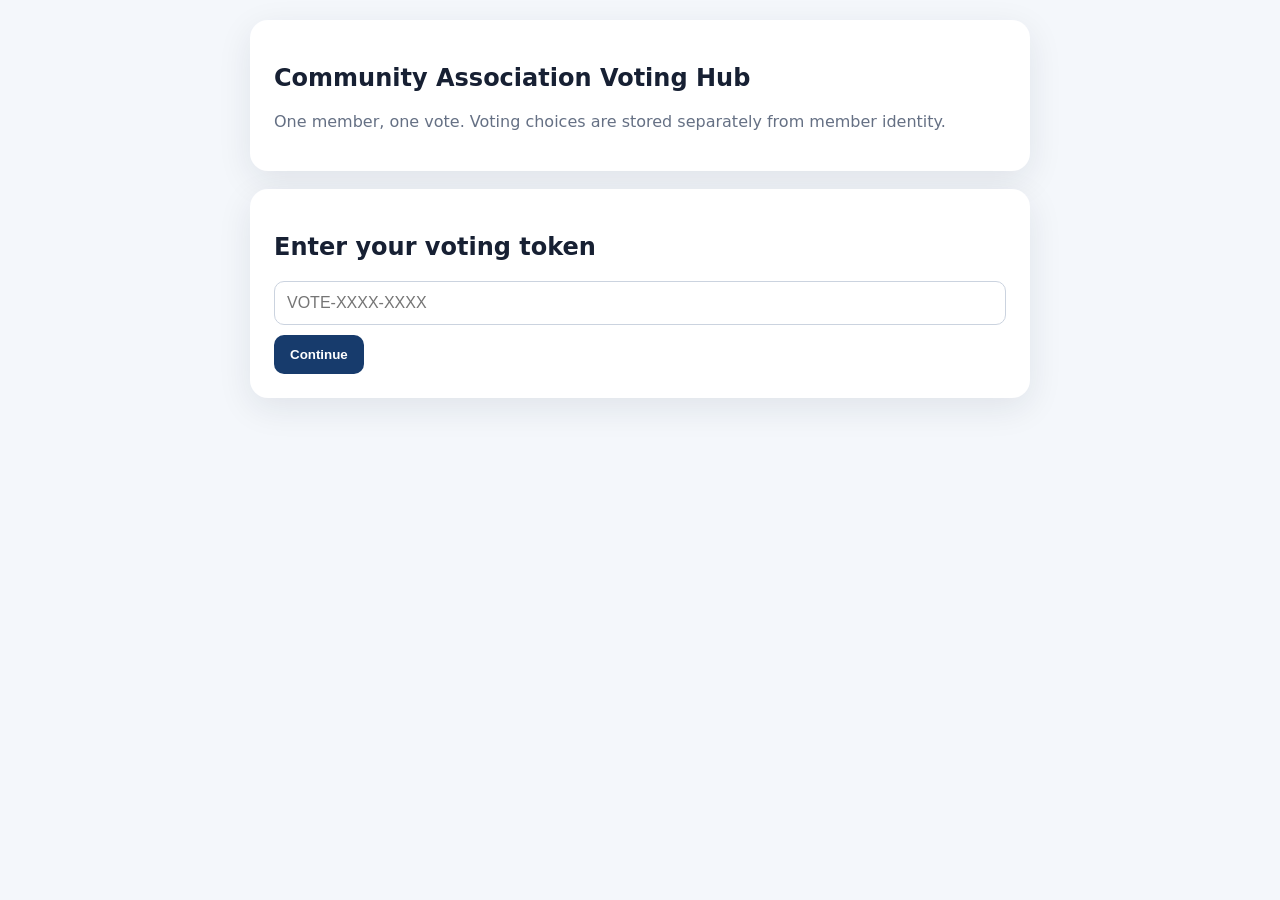
==== index.html @ 44166afc "Add files via upload" ====
<!doctype html><html><head><meta charset="utf-8"><meta name="viewport" content="width=device-width,initial-scale=1"><title>Voting Hub</title><link rel="stylesheet" href="styles.css"></head><body><main class="wrap">
<section class="card"><h1 id="appTitle"></h1><p class="muted">One member, one vote. Voting choices are stored separately from member identity.</p></section>
<section id="login" class="card"><h2>Enter your voting token</h2><input id="token" type="text" placeholder="VOTE-XXXX-XXXX"><button id="enterBtn">Continue</button><p id="loginMsg" class="hidden"></p></section>
<section id="member" class="hidden"><div class="card"><b id="memberName"></b> · <span id="phaseBadge" class="badge"></span></div>
<div id="nominationView" class="card hidden"><h2>Self-nomination</h2><p id="nominationIntro"></p><div class="notice">Select one or more positions, or leave all unchecked if you do not want to nominate yourself.</div><div id="nominationPositions"></div><button id="saveNomination">Save my choice</button><p id="nominationMsg" class="hidden"></p><hr><h3>Suggest another member/candidate</h3><p class="muted small">The suggestion remains pending until consent/approval is confirmed.</p><input id="suggestCandidateName" type="text" placeholder="Full name"><select id="suggestCandidatePosition"><option value="president">President / Chair</option><option value="vice_president">Vice President</option><option value="secretary">Secretary</option><option value="treasurer">Treasurer / Financial Officer</option><option value="social_relations">Social Relations Officer</option><option value="youth">Youth Activities Officer</option><option value="sisters">Sisters’ Activities Officer</option></select><button id="suggestCandidateBtn">Suggest candidate</button><p id="suggestCandidateMsg" class="hidden"></p></div>
<div id="votingView" class="card hidden"><h2>Vote</h2><h3>1. Association name</h3><div id="associationChoices"></div><div id="addNameBox" class="notice"><b>Have another name?</b><p class="small">Add it here. It will appear immediately, be selected for you, and be available to later voters.</p><div class="row"><input id="newAssociationName" type="text" placeholder="Proposed association name"><button id="addAssociationName">Add name</button></div><p id="addNameMsg" class="hidden"></p></div><h3>2. Executive positions</h3><div id="candidateVotes"></div><label class="option"><input id="finalConfirm" type="checkbox"><span>I confirm these are my final selections.</span></label><button id="submitVote">Submit anonymous vote</button><p id="voteMsg" class="hidden"></p></div>
<div id="closedView" class="card hidden"><h2>Voting is closed</h2></div><div id="doneView" class="card hidden"><h2>Vote submitted ✓</h2><p>جزاكم الله خيراً. Your ballot was stored without your name or token.</p></div></section>
</main><script src="config.js"></script><script src="app.js"></script></body></html>
---- styles.css ----
*{box-sizing:border-box}body{margin:0;font-family:system-ui,-apple-system,Segoe UI,Roboto,Arial,sans-serif;background:#f4f7fb;color:#172033}.wrap{max-width:820px;margin:auto;padding:20px}.card{background:#fff;border-radius:18px;padding:24px;box-shadow:0 10px 35px rgba(20,34,60,.09);margin-bottom:18px}.muted{color:#657084}.small{font-size:.9rem}input[type=text],input[type=password],select{width:100%;padding:12px;border:1px solid #cbd3df;border-radius:10px;font-size:1rem}button{border:0;border-radius:10px;background:#173b6c;color:white;font-weight:700;padding:12px 16px;cursor:pointer;margin-top:10px}.hidden{display:none!important}.notice,.success,.warning,.error{padding:12px;border-radius:10px;margin:12px 0}.notice{background:#eef4ff}.success{background:#ecfdf3}.warning{background:#fff7e6}.error{background:#fff0f0;color:#9b1c1c}.position,.question{padding:15px 0;border-top:1px solid #edf0f4}.option{display:flex;gap:10px;align-items:flex-start;margin:10px 0}.option input{margin-top:4px}.badge{padding:4px 9px;border-radius:999px;background:#eef2f6}.row{display:flex;gap:10px;align-items:center}.row>*{flex:1}table{width:100%;border-collapse:collapse}th,td{padding:9px;border-bottom:1px solid #eee;text-align:left}@media(max-width:640px){.row{flex-direction:column;align-items:stretch}.wrap{padding:10px}.card{padding:18px}}
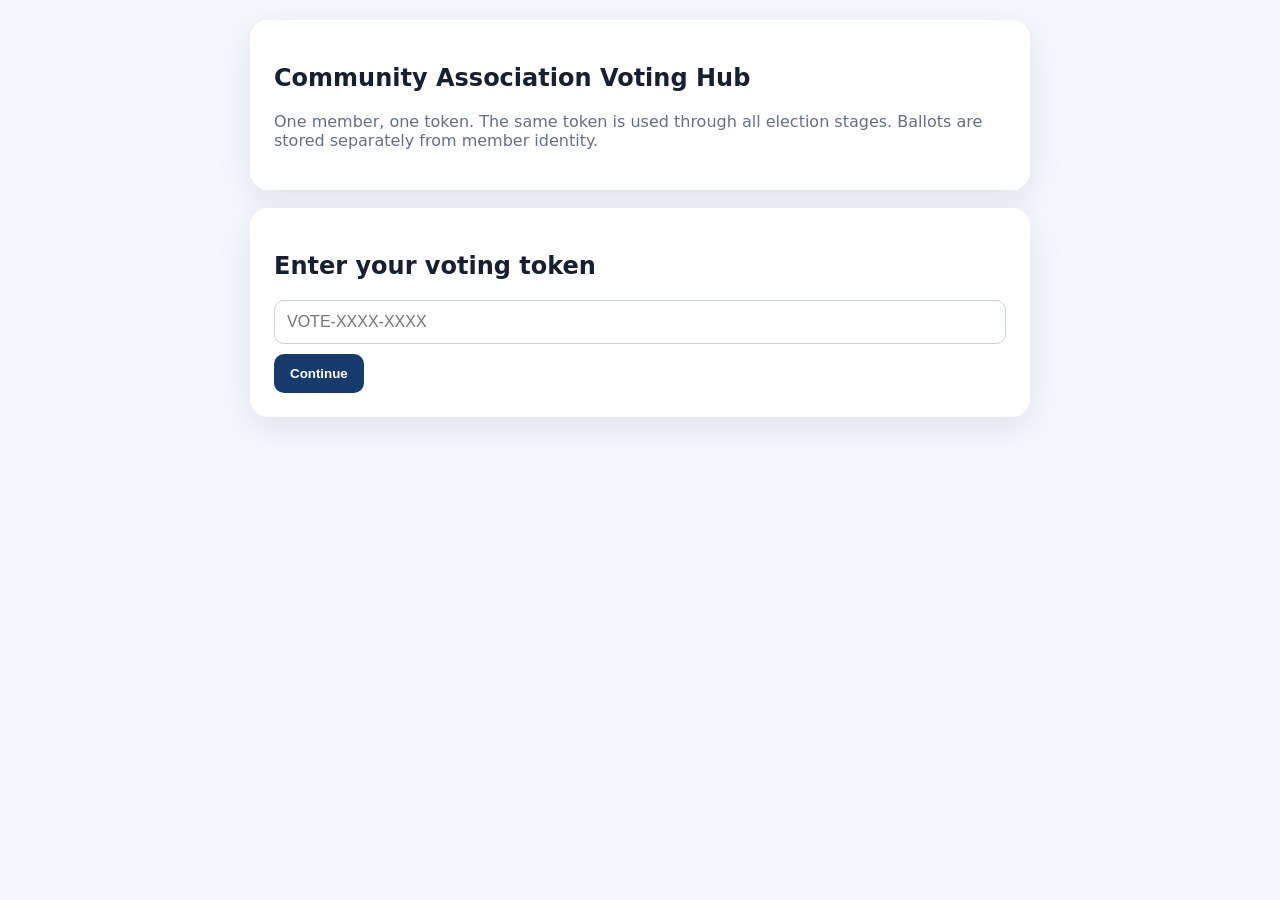
==== commit 1b2049d7: "Add files via upload" ====
--- a/index.html
+++ b/index.html
@@ -1,8 +1,69 @@
-<!doctype html><html><head><meta charset="utf-8"><meta name="viewport" content="width=device-width,initial-scale=1"><title>Voting Hub</title><link rel="stylesheet" href="styles.css"></head><body><main class="wrap">
-<section class="card"><h1 id="appTitle"></h1><p class="muted">One member, one vote. Voting choices are stored separately from member identity.</p></section>
-<section id="login" class="card"><h2>Enter your voting token</h2><input id="token" type="text" placeholder="VOTE-XXXX-XXXX"><button id="enterBtn">Continue</button><p id="loginMsg" class="hidden"></p></section>
-<section id="member" class="hidden"><div class="card"><b id="memberName"></b> · <span id="phaseBadge" class="badge"></span></div>
-<div id="nominationView" class="card hidden"><h2>Self-nomination</h2><p id="nominationIntro"></p><div class="notice">Select one or more positions, or leave all unchecked if you do not want to nominate yourself.</div><div id="nominationPositions"></div><button id="saveNomination">Save my choice</button><p id="nominationMsg" class="hidden"></p><hr><h3>Suggest another member/candidate</h3><p class="muted small">The suggestion remains pending until consent/approval is confirmed.</p><input id="suggestCandidateName" type="text" placeholder="Full name"><select id="suggestCandidatePosition"><option value="president">President / Chair</option><option value="vice_president">Vice President</option><option value="secretary">Secretary</option><option value="treasurer">Treasurer / Financial Officer</option><option value="social_relations">Social Relations Officer</option><option value="youth">Youth Activities Officer</option><option value="sisters">Sisters’ Activities Officer</option></select><button id="suggestCandidateBtn">Suggest candidate</button><p id="suggestCandidateMsg" class="hidden"></p></div>
-<div id="votingView" class="card hidden"><h2>Vote</h2><h3>1. Association name</h3><div id="associationChoices"></div><div id="addNameBox" class="notice"><b>Have another name?</b><p class="small">Add it here. It will appear immediately, be selected for you, and be available to later voters.</p><div class="row"><input id="newAssociationName" type="text" placeholder="Proposed association name"><button id="addAssociationName">Add name</button></div><p id="addNameMsg" class="hidden"></p></div><h3>2. Executive positions</h3><div id="candidateVotes"></div><label class="option"><input id="finalConfirm" type="checkbox"><span>I confirm these are my final selections.</span></label><button id="submitVote">Submit anonymous vote</button><p id="voteMsg" class="hidden"></p></div>
-<div id="closedView" class="card hidden"><h2>Voting is closed</h2></div><div id="doneView" class="card hidden"><h2>Vote submitted ✓</h2><p>جزاكم الله خيراً. Your ballot was stored without your name or token.</p></div></section>
-</main><script src="config.js"></script><script src="app.js"></script></body></html>+<!doctype html>
+<html>
+<head>
+<meta charset="utf-8"><meta name="viewport" content="width=device-width,initial-scale=1">
+<title>Community Voting Hub</title><link rel="stylesheet" href="styles.css">
+</head>
+<body><main class="wrap">
+<section class="card">
+ <h1 id="appTitle">Community Voting Hub</h1>
+ <p class="muted">One member, one token. The same token is used through all election stages. Ballots are stored separately from member identity.</p>
+</section>
+
+<section id="login" class="card">
+ <h2>Enter your voting token</h2>
+ <input id="token" type="text" placeholder="VOTE-XXXX-XXXX" autocomplete="off">
+ <button id="enterBtn">Continue</button>
+ <p id="loginMsg" class="hidden"></p>
+</section>
+
+<section id="member" class="hidden">
+ <div class="card">
+  <b id="memberName"></b> · <span id="phaseBadge" class="badge"></span>
+ </div>
+
+ <div id="nameVotingView" class="card hidden">
+  <h2>Stage 1 — Association Name Vote</h2>
+  <p class="muted">Choose the name you believe is best for the association.</p>
+  <div id="nameAlreadyVoted" class="success hidden"></div>
+  <div id="nameVoteForm">
+   <div id="associationChoices"></div>
+   <div id="addNameBox" class="notice">
+    <b>Have another suggestion?</b>
+    <p class="small">Add it here. It will appear immediately, be selected for you, and be available to voters who come after you.</p>
+    <div class="row">
+     <input id="newAssociationName" type="text" placeholder="Proposed association name">
+     <button id="addAssociationName">Add name</button>
+    </div>
+    <p id="addNameMsg" class="hidden"></p>
+   </div>
+   <label class="option"><input id="nameConfirm" type="checkbox"><span>I confirm this is my final choice for this round.</span></label>
+   <button id="submitNameVote">Submit association-name vote</button>
+   <p id="nameVoteMsg" class="hidden"></p>
+  </div>
+ </div>
+
+ <div id="nominationView" class="card hidden">
+  <h2>Stage 2 — Self-Nomination</h2>
+  <p id="nominationIntro"></p>
+  <div class="notice">Select one or more positions where you are willing to serve, or leave all unchecked if you do not wish to nominate yourself.</div>
+  <div id="nominationPositions"></div>
+  <button id="saveNomination">Save my nomination choice</button>
+  <p id="nominationMsg" class="hidden"></p>
+ </div>
+
+ <div id="executiveVotingView" class="card hidden">
+  <h2>Stage 3 — Executive Voting</h2>
+  <p class="muted">Vote for one confirmed candidate for each position, or choose Abstain.</p>
+  <div id="candidateVotes"></div>
+  <label class="option"><input id="executiveConfirm" type="checkbox"><span>I confirm these are my final selections.</span></label>
+  <button id="submitExecutiveVote">Submit anonymous executive vote</button>
+  <p id="executiveVoteMsg" class="hidden"></p>
+ </div>
+
+ <div id="closedView" class="card hidden"><h2>Election closed</h2><p>Thank you for your participation.</p></div>
+ <div id="doneView" class="card hidden"></div>
+</section>
+
+<script src="config.js"></script><script src="app.js"></script>
+</body></html>
--- a/styles.css
+++ b/styles.css
@@ -1,2 +1,53 @@
 
 *{box-sizing:border-box}body{margin:0;font-family:system-ui,-apple-system,Segoe UI,Roboto,Arial,sans-serif;background:#f4f7fb;color:#172033}.wrap{max-width:820px;margin:auto;padding:20px}.card{background:#fff;border-radius:18px;padding:24px;box-shadow:0 10px 35px rgba(20,34,60,.09);margin-bottom:18px}.muted{color:#657084}.small{font-size:.9rem}input[type=text],input[type=password],select{width:100%;padding:12px;border:1px solid #cbd3df;border-radius:10px;font-size:1rem}button{border:0;border-radius:10px;background:#173b6c;color:white;font-weight:700;padding:12px 16px;cursor:pointer;margin-top:10px}.hidden{display:none!important}.notice,.success,.warning,.error{padding:12px;border-radius:10px;margin:12px 0}.notice{background:#eef4ff}.success{background:#ecfdf3}.warning{background:#fff7e6}.error{background:#fff0f0;color:#9b1c1c}.position,.question{padding:15px 0;border-top:1px solid #edf0f4}.option{display:flex;gap:10px;align-items:flex-start;margin:10px 0}.option input{margin-top:4px}.badge{padding:4px 9px;border-radius:999px;background:#eef2f6}.row{display:flex;gap:10px;align-items:center}.row>*{flex:1}table{width:100%;border-collapse:collapse}th,td{padding:9px;border-bottom:1px solid #eee;text-align:left}@media(max-width:640px){.row{flex-direction:column;align-items:stretch}.wrap{padding:10px}.card{padding:18px}}
+
+
+/* v7 graphical election results */
+.results-head{display:flex;justify-content:space-between;gap:18px;align-items:flex-start}
+.results-head button{width:auto;margin-top:0;white-space:nowrap}
+.stat-grid{display:grid;grid-template-columns:repeat(4,minmax(0,1fr));gap:12px;margin:20px 0}
+.stat{border:1px solid #e4e9f0;border-radius:14px;padding:15px;background:#f9fbfd}
+.stat-label{display:block;color:#657084;font-size:.82rem;margin-bottom:4px}
+.stat strong{font-size:1.65rem}
+.results-locked{display:flex;gap:14px;align-items:center;padding:18px;border:1px solid #e1e7ef;border-radius:14px;background:#f8fafc}
+.lock-icon{font-size:1.8rem}
+.result-section{margin-top:26px;padding-top:20px;border-top:1px solid #edf0f4}
+.bar-chart{display:flex;flex-direction:column;gap:12px}
+.bar-row{display:grid;grid-template-columns:minmax(150px,2fr) minmax(180px,5fr) minmax(90px,1fr);gap:12px;align-items:center}
+.bar-label{font-size:.94rem;overflow-wrap:anywhere}
+.bar-track{height:24px;border-radius:999px;background:#edf1f6;overflow:hidden}
+.bar-fill{height:100%;min-width:0;background:#173b6c;border-radius:999px;transition:width .35s ease}
+.bar-row.abstain .bar-fill{background:#8a94a6}
+.bar-value{text-align:right;font-variant-numeric:tabular-nums}
+.bar-value span{color:#657084;font-size:.85rem;margin-left:4px}
+.summary-table td:nth-child(3),.summary-table td:nth-child(4),
+.summary-table th:nth-child(3),.summary-table th:nth-child(4){text-align:right}
+.empty-results{padding:18px;border-radius:12px;background:#f8fafc;color:#657084;text-align:center}
+.table-scroll{overflow-x:auto}
+@media(max-width:700px){
+ .results-head{flex-direction:column}
+ .stat-grid{grid-template-columns:repeat(2,minmax(0,1fr))}
+ .bar-row{grid-template-columns:1fr}
+ .bar-value{text-align:left}
+ .bar-track{height:20px}
+}
+
+.member-actions{display:flex;gap:7px;flex-wrap:wrap}
+.member-actions button{width:auto;margin-top:0;padding:8px 10px}
+.member-actions button:disabled{opacity:.45;cursor:not-allowed}
+
+.actions{display:flex;gap:10px;flex-wrap:wrap}.actions button{width:auto}
+.results-head{display:flex;justify-content:space-between;gap:18px;align-items:flex-start}
+.results-head button{width:auto;margin-top:0}
+.stat-grid{display:grid;grid-template-columns:repeat(4,minmax(0,1fr));gap:12px;margin:18px 0}
+.stat{border:1px solid #e4e9f0;border-radius:14px;padding:15px;background:#f9fbfd}
+.stat-label{display:block;color:#657084;font-size:.82rem;margin-bottom:4px}.stat strong{font-size:1.55rem}
+.results-locked{display:flex;gap:12px;padding:16px;border:1px solid #e1e7ef;border-radius:14px;background:#f8fafc}
+.result-section{margin-top:22px;padding-top:18px;border-top:1px solid #edf0f4}.bar-chart{display:flex;flex-direction:column;gap:11px}
+.bar-row{display:grid;grid-template-columns:minmax(150px,2fr) minmax(180px,5fr) minmax(90px,1fr);gap:12px;align-items:center}
+.bar-label{overflow-wrap:anywhere}.bar-track{height:23px;border-radius:999px;background:#edf1f6;overflow:hidden}
+.bar-fill{height:100%;background:#173b6c;border-radius:999px}.bar-row.abstain .bar-fill{background:#8a94a6}
+.bar-value{text-align:right;font-variant-numeric:tabular-nums}.bar-value span{color:#657084;font-size:.85rem}
+.member-actions{display:flex;gap:7px;flex-wrap:wrap}.member-actions button{width:auto;margin-top:0;padding:8px 10px}
+.table-scroll{overflow-x:auto}.empty-results{padding:16px;background:#f8fafc;border-radius:12px;color:#657084}
+@media(max-width:700px){.results-head{flex-direction:column}.stat-grid{grid-template-columns:repeat(2,minmax(0,1fr))}.bar-row{grid-template-columns:1fr}.bar-value{text-align:left}}
